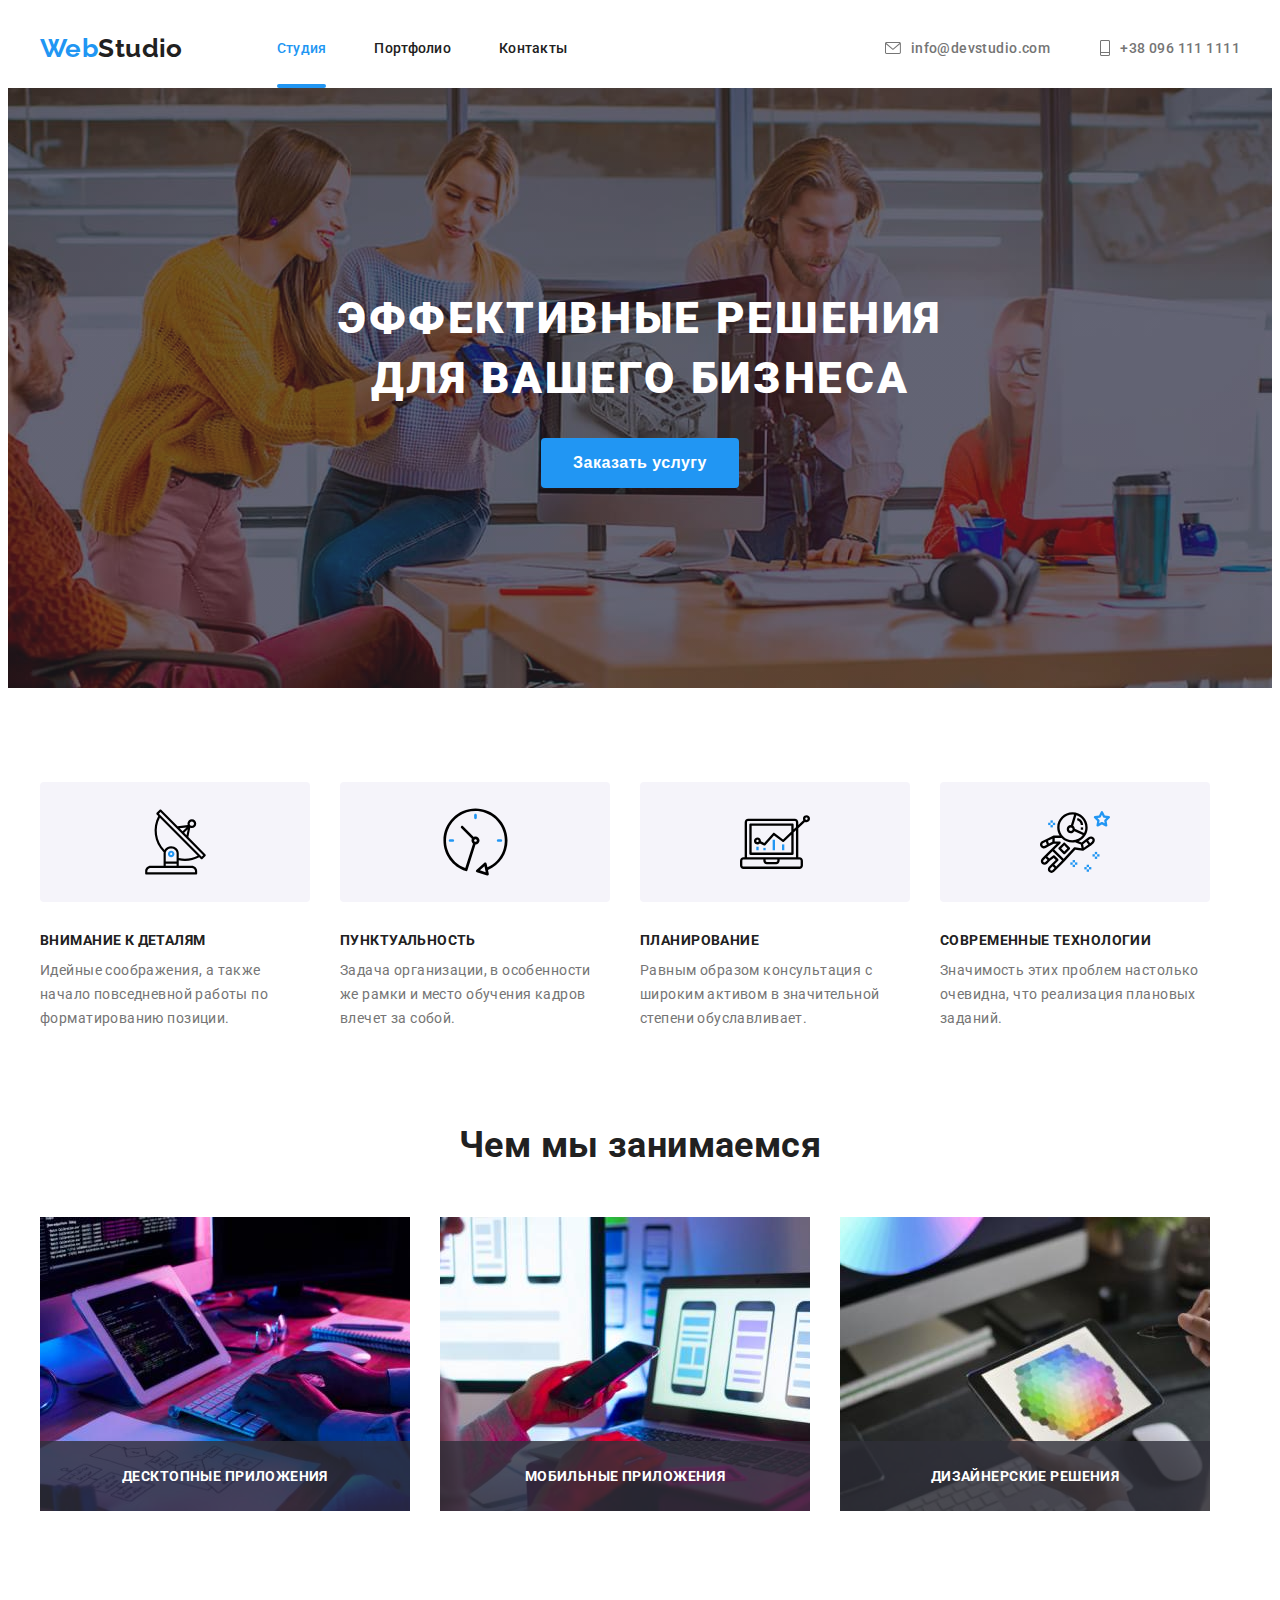
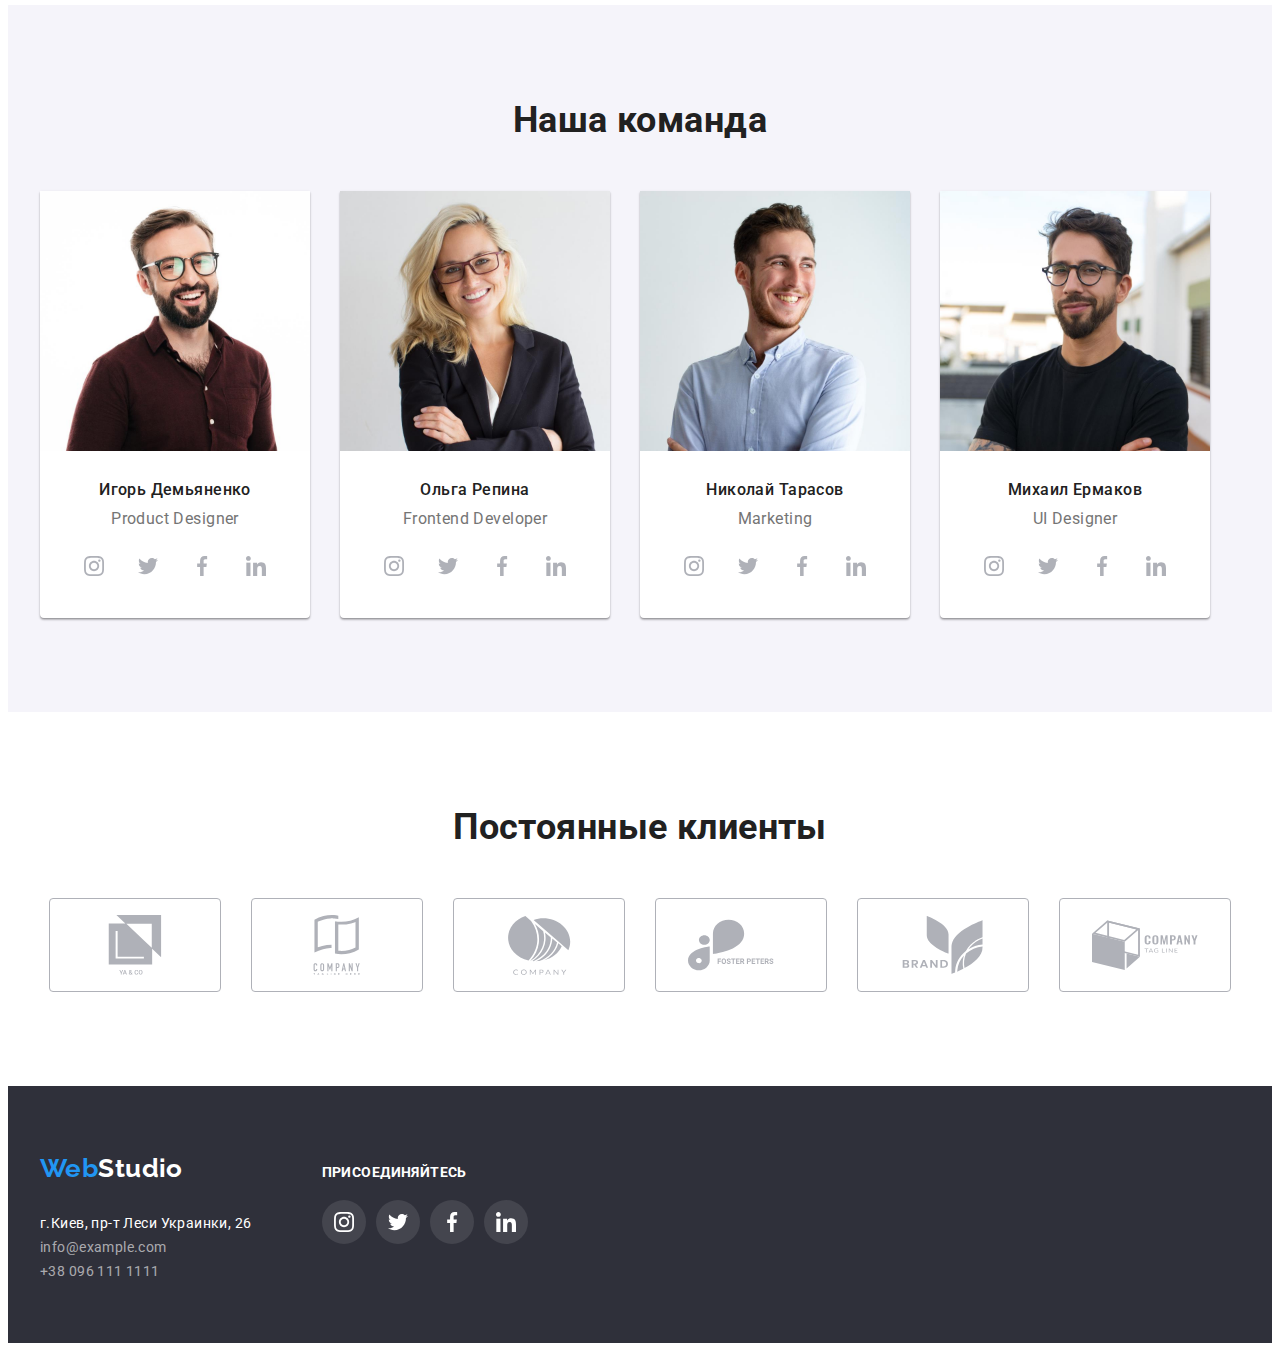
==== index.html @ 5104cfa4 "Initial commit" ====
<!DOCTYPE html>
<html lang="ru">
<head>
    <meta charset="UTF-8">
    <meta http-equiv="X-UA-Compatible" content="IE=edge">
    <meta name="viewport" content="width=device-width, initial-scale=1.0">
    <title>WebStudio</title>
    <link rel="preconnect" href="https://fonts.googleapis.com">
    <link rel="preconnect" href="https://fonts.gstatic.com" crossorigin>
    <link
        href="https://fonts.googleapis.com/css2?family=Raleway:ital,wght@0,700;1,700&family=Roboto:ital,wght@0,400;0,500;0,700;0,900;1,400;1,500;1,700;1,900&display=swap"
        rel="stylesheet">
    <link rel="stylesheet" href="https://cdnjs.cloudflare.com/ajax/libs/modern-normalize/1.1.0/modern-normalize.min.css"
        integrity="sha512-wpPYUAdjBVSE4KJnH1VR1HeZfpl1ub8YT/NKx4PuQ5NmX2tKuGu6U/JRp5y+Y8XG2tV+wKQpNHVUX03MfMFn9Q=="
        crossorigin="anonymous" referrerpolicy="no-referrer" /> 
    <link rel="stylesheet" href="./css/style.css">
</head>
<body>
    <header>
        <div class="header-navigation container">
        <nav class="navigation">
            <a href="./index.html" class="logo link"><span>Web</span>Studio</a>
            <ul class="site-nav list">
                <li><a href="./index.html" class="link  current">Студия</a></li>
                <li><a href="./portfolio.html" class="link">Портфолио</a></li>
                <li><a href="./index.html" class="link">Контакты</a></li>
            </ul>
        </nav>
        <ul class="contact-nav list">
            <li>
                <a href="mailto:info@devstudio.com" class="link">
                    <svg class="contact-icon" height="12" width="16">
                        <use href="./images/icons.svg#mail"></use>
                    </svg>
                    info@devstudio.com
                </a>
            </li>
                <li>
                    <a href="tel:+380961111111" class="link">
                        <svg class="contact-icon" height="16" width="10">
                            <use href="./images/icons.svg#phone"></use>
                        </svg>
                        +38 096 111 1111
                    </a>
                </li>
            </ul>
        </div>
    </header>
     <main>
         <section class="section section-order">
            <div class="container">
                <h1 class="section-title">Эффективные решения для вашего бизнеса</h1>
                <button type="button" class="button" data-modal-open="">Заказать услугу</button>
            </div>
        </section>
        <section class="section section-features">
            <div class="container">
                <h2 class="visually-hidden"> Почему именно мы</h2>
                <ul class="list">
                    <li class="item">
                        <div class="thumb">
                            <svg class="icon" width="65" height="70">
                                <use href="./images/icons.svg#antenna"></use>
                            </svg>
                        </div>
                        <h3 class="title">Внимание к деталям</h3>
                        <p class="description">Идейные соображения, а также начало повседневной работы по форматированию позиции.</p>
                    </li>
                    <li class="item">
                        <div class="thumb">
                            <svg class="icon" width="67" height="70">
                                <use href="./images/icons.svg#clock"></use>
                            </svg>
                        </div>
                        <h3 class="title">Пунктуальность</h3>
                        <p class="description">Задача организации, в особенности же рамки и место обучения кадров влечет за собой.</p>
                    </li>
                    <li class="item">
                        <div class="thumb">
                            <svg class="icon" width="70" height="70">
                                <use href="./images/icons.svg#diagram"></use>
                            </svg>
                        </div>
                        <h3 class="title">Планирование</h3>
                        <p class="description">Равным образом консультация с широким активом в значительной степени обуславливает.</p>
                    </li>
                    <li class="item">
                        <div class="thumb">
                            <svg class="icon" width="70" height="70">
                                <use href="./images/icons.svg#astronaut"></use>
                            </svg>
                        </div>
                        <h3 class="title">Современные технологии</h3>
                        <p class="description">Значимость этих проблем настолько очевидна, что реализация плановых заданий.</p>
                    </li>
                </ul>
            </div>
        </section>
        <section class="section about">
            <div class="container">
                <h2 class="title">Чем мы занимаемся</h2>
                <ul class="list">
                    <li class="item">
                        <div class="about-overlay">
                            <img src="./images/about/img-1.jpg" width="370" height="294" alt="Десктопные приложения" />
                                <p class="description">Десктопные приложения</p>
                        </div>
                    </li>
                    <li class="item">
                        <div class="about-overlay">
                            <img src="./images/about/img-2.jpg" width="370" height="294" alt="Мобильные приложения" />
                                <p class="description">Мобильные приложения</p>
                        </div>
                    </li>
                    <li class="item">
                        <div class="about-overlay">
                            <img src="./images/about/img-3.jpg" width="370" height="294" alt="Дизайнерские решения" />
                                <p class="description">Дизайнерские решения</p>
                        </div>
                    </li>
                </ul>
            </div>
        </section>
        <section class="section section team">
            <div class="container">
                <h2 class="title">Наша команда</h2>
                <ul class="list">
                    <li class="teammate">
                        <img src="./images/team/team-1.jpg" width="270" height="260" alt="Игорь Демьяненко" />
                        <div class="thumb">
                            <h3 class="title">Игорь Демьяненко</h3>
                            <p lang="en" class="description">Product Designer</p>
                            <ul class="social-links list">
                                <li class="item">
                                    <a class="social-link link" href="http://" target="_blank" rel="noopener noreferrer">
                                        <svg class="social-icon" height="20" width="20">
                                            <use href="./images/icons.svg#instagram"></use>
                                        </svg>
                                    </a>
                                </li>
                                <li class="item">
                                    <a class="social-link link" href="http://" target="_blank" rel="noopener noreferrer">
                                        <svg class="social-icon" height="20" width="20">
                                            <use href="./images/icons.svg#twitter"></use>
                                        </svg>
                                    </a>
                                </li>
                                <li class="item">
                                    <a class="social-link link" href="http://" target="_blank" rel="noopener noreferrer">
                                        <svg class="social-icon" height="20" width="20">
                                            <use href="./images/icons.svg#facebook"></use>
                                        </svg>
                                    </a>
                                </li>
                                <li class="item">
                                    <a class="social-link link" href="http://" target="_blank" rel="noopener noreferrer">
                                        <svg class="social-icon" height="20" width="20">
                                            <use href="./images/icons.svg#linkedin"></use>
                                        </svg>
                                    </a>
                                </li>
                            </ul>
                        </div>
                    </li>
                    <li class="teammate">
                        <img src="./images/team/team-2.jpg" width="270" height="260" alt="Ольга Репина" />
                        <div class="thumb">
                            <h3 class="title">Ольга Репина</h3>
                            <p lang="en" class="description">Frontend Developer</p>
                            <ul class="social-links list">
                                <li class="item">
                                    <a class="social-link link" href="http://" target="_blank" rel="noopener noreferrer">
                                        <svg class="social-icon" height="20" width="20">
                                            <use href="./images/icons.svg#instagram"></use>
                                        </svg>
                                    </a>
                                </li>
                                <li class="item">
                                    <a class="social-link link" href="http://" target="_blank" rel="noopener noreferrer">
                                        <svg class="social-icon" height="20" width="20">
                                            <use href="./images/icons.svg#twitter"></use>
                                        </svg>
                                    </a>
                                </li>
                                <li class="item">
                                    <a class="social-link link" href="http://" target="_blank" rel="noopener noreferrer">
                                        <svg class="social-icon" height="20" width="20">
                                            <use href="./images/icons.svg#facebook"></use>
                                        </svg>
                                    </a>
                                </li>
                                <li class="item">
                                    <a class="social-link link" href="http://" target="_blank" rel="noopener noreferrer">
                                        <svg class="social-icon" height="20" width="20">
                                            <use href="./images/icons.svg#linkedin"></use>
                                        </svg>
                                    </a>
                                </li>
                            </ul>
                        </div>
                    </li>
                    <li class="teammate">
                        <img src="./images/team/team-3.jpg" width="270" height="260" alt="Николай Тарасов" />
                        <div class="thumb">
                            <h3 class="title">Николай Тарасов</h3>
                            <p lang="en" class="description">Marketing</p>
                            <ul class="social-links list">
                                <li class="item">
                                    <a class="social-link link" href="http://" target="_blank" rel="noopener noreferrer">
                                        <svg class="social-icon" height="20" width="20">
                                            <use href="./images/icons.svg#instagram"></use>
                                        </svg>
                                    </a>
                                </li>
                                <li class="item">
                                    <a class="social-link link" href="http://" target="_blank" rel="noopener noreferrer">
                                        <svg class="social-icon" height="20" width="20">
                                            <use href="./images/icons.svg#twitter"></use>
                                        </svg>
                                    </a>
                                </li>
                                <li class="item">
                                    <a class="social-link link" href="http://" target="_blank" rel="noopener noreferrer">
                                        <svg class="social-icon" height="20" width="20">
                                            <use href="./images/icons.svg#facebook"></use>
                                        </svg>
                                    </a>
                                </li>
                                <li class="item">
                                    <a class="social-link link" href="http://" target="_blank" rel="noopener noreferrer">
                                        <svg class="social-icon" height="20" width="20">
                                            <use href="./images/icons.svg#linkedin"></use>
                                        </svg>
                                    </a>
                                </li>
                            </ul>
                        </div>
                    </li>
                    <li class="teammate">
                        <img src="./images/team/team-4.jpg" width="270" alt="Михаил Ермаков" />
                        <div class="thumb">
                            <h3 class="title">Михаил Ермаков</h3>
                            <p lang="en" class="description">UI Designer</p>
                            <ul class="social-links list">
                                <li class="item">
                                    <a class="social-link link" href="http://" target="_blank" rel="noopener noreferrer">
                                        <svg class="social-icon" height="20" width="20">
                                            <use href="./images/icons.svg#instagram"></use>
                                        </svg>
                                    </a>
                                </li>
                                <li class="item">
                                    <a class="social-link link" href="http://" target="_blank" rel="noopener noreferrer">
                                        <svg class="social-icon" height="20" width="20">
                                            <use href="./images/icons.svg#twitter"></use>
                                        </svg>
                                    </a>
                                </li>
                                <li class="item">
                                    <a class="social-link link" href="http://" target="_blank" rel="noopener noreferrer">
                                        <svg class="social-icon" height="20" width="20">
                                            <use href="./images/icons.svg#facebook"></use>
                                        </svg>
                                    </a>
                                </li>
                                <li class="item">
                                    <a class="social-link link" href="http://" target="_blank" rel="noopener noreferrer">
                                        <svg class="social-icon" height="20" width="20">
                                            <use href="./images/icons.svg#linkedin"></use>
                                        </svg>
                                    </a>
                                </li>
                            </ul>
                        </div>
                    </li>
                </ul>
            </div>
        </section>
        <section class="section-clients section">
            <div class="container">
                <h2 class="title">Постоянные клиенты</h2>
                <ul class="client-links list">
                    <li class="item">
                        <a class="client-link link" href="http://" target="_blank" rel="noopener noreferrer">
                            <svg class="client-icon" height="60" width="106">
                                <use href="./images/icons.svg#Union"></use>
                            </svg>
                        </a>
                    </li>
                    <li class="item">
                        <a class="client-link link" href="http://" target="_blank" rel="noopener noreferrer">
                            <svg class="client-icon" height="60" width="106">
                                <use href="./images/icons.svg#group"></use>
                            </svg>
                        </a>
                    </li>
                    <li class="item">
                        <a class="client-link link" href="http://" target="_blank" rel="noopener noreferrer">
                            <svg class="client-icon" height="60" width="106">
                                <use href="./images/icons.svg#Object"></use>
                            </svg>
                        </a>
                    </li>
                    <li class="item">
                        <a class="client-link link" href="http://" target="_blank" rel="noopener noreferrer">
                            <svg class="client-icon" height="60" width="106">
                                <use href="./images/icons.svg#group2"></use>
                            </svg>
                        </a>
                    </li>
                    <li class="item">
                        <a class="client-link link" href="http://" target="_blank" rel="noopener noreferrer">
                            <svg class="client-icon" height="60" width="106">
                                <use href="./images/icons.svg#brand"></use>
                            </svg>
                        </a>
                    </li>
                    <li class="item">
                        <a class="client-link link" href="http://" target="_blank" rel="noopener noreferrer">
                            <svg class="client-icon" height="60" width="106">
                                <use href="./images/icons.svg#company"></use>
                            </svg>
                        </a>
                    </li>
                </ul>
            </div>
        </section>
    </main>
    <footer class="page-footer">
        <div class="container">
            <div class="addresses">
                <a href="./index.html" class="logo link"><span>Web</span>Studio</a>
                <address>
                    <ul class="list">
                        <li><a href="https://goo.gl/maps/9CEq8eHZYr2QsSDd7" class="link address" target="_blank"
                                rel="noopener noreferrer">г.Киев, пр-т Леси Украинки, 26</a></li>
                        <li><a href="mailto:info@example.com" class="link">info@example.com</a></li>
                        <li><a href="tel:+380991111111" class="link">+38 096 111 1111</a></li>
                    </ul>
                </address>
        </div>
            <div class="join">
                <h2 class="title">Присоединяйтесь</h2>
                <ul class="social-links list">
                    <li class="item">
                        <a class="social-link link" href="http://" target="_blank" rel="noopener noreferrer">
                            <svg class="social-icon" height="20" width="20">
                                <use href="./images/icons.svg#instagram"></use>
                            </svg>
                        </a>
                    </li>
                    <li class="item">
                        <a class="social-link link" href="http://" target="_blank" rel="noopener noreferrer">
                            <svg class="social-icon" height="20" width="20">
                                <use href="./images/icons.svg#twitter"></use>
                            </svg>
                        </a>
                    </li>
                    <li class="item">
                        <a class="social-link link" href="http://" target="_blank" rel="noopener noreferrer">
                            <svg class="social-icon" height="20" width="20">
                                <use href="./images/icons.svg#facebook"></use>
                            </svg>
                        </a>
                    </li>
                    <li class="item">
                        <a class="social-link link" href="http://" target="_blank" rel="noopener noreferrer">
                            <svg class="social-icon" height="20" width="20">
                                <use href="./images/icons.svg#linkedin"></use>
                            </svg>
                        </a>
                    </li>
                </ul>
            </div>
        </div>
    </footer>
        <div class="backdrop is-hidden" data-modal="">
            <div class="modal">
                <button class="modal-close-btn" type="button" data-modal-close="">
                    <svg width="11" height="11">
                        <use href="./images/icons.svg#close"></use>
                    </svg>
                </button>
            </div>
        </div>
    <script src="./js/modal.js"></script>
</body>
</html>
---- css/style.css ----
:root{
    --text-color: #212121;
    --accent: #2196F3;
    --primary-grey: #757575;
    --primary-white: #ffffff;
    --hero-color: #2F303A;
    --icons-color: #AFB1B8;

    --animation: 250ms cubic-bezier(0.4, 0, 0.2, 1);
}

body{
    background-color: var(--primary-white);
    font-family: 'Roboto', sans-serif;
    color: var(--text-color);
    font-size: 14px;
    letter-spacing: .03em;
}  

h1, 
h2, 
h3, 
h4,
ul,
li, 
p{
    margin: 0;
    padding: 0;
}

a{
    text-decoration: none;
}

img{
    display: block;
    max-width: 100%;
    height: auto;
}

.list{
    list-style: none;
    margin: 0;
}

.link{
    text-decoration: none;
}
.container{
    margin: 0 auto;
    width: 1200px;
    padding: 0 15px;
}
.section{
    padding: 94px 0px;
}

.section .title{
    font-size: 36px;
    line-height: calc(42.19/36);
    text-align: center;
}

/* Navigations */

.header-navigation{
    display: flex;
    align-items: center;
}

.navigation{
    display: flex;
    align-items: center;
    margin-right: auto;
}

.site-nav .link{
    color: var(--text-color);
    font-weight: 500;
    line-height: calc(16/14);
    letter-spacing: .02em;

    transition: color var(--animation);
}

.site-nav.list{
    display: flex;
    justify-content: center;
}

.logo.link{
    margin-right: 94px;
}

.contact-nav{
    display: flex;
    align-items: center;
}

.site-nav li:not(:last-child){
    margin-right: 48px;
}

.contact-nav li:not(:last-child){
    margin-right: 50px;
}

.site-nav li{
    padding: 32px 0;
}

.site-nav .current,
.logo span,
.site-nav .link:hover,
.site-nav .link:focus,
.contact-nav .link:hover,
.contact-nav .link:focus{
    color: var(--accent);
}

.site-nav .current{
    position: relative;
}

.site-nav .current::after{
    content: "";
    position: absolute;
    bottom: 0;
    left: 0;

    transform: translateY(32px);
    display: inline-block;
    width: 100%;
    height: 4px;
    border-radius: 2px;
    background-color: var(--accent);
}

.contact-nav .link{
    color: var(--primary-grey);
    font-weight: 500;
    display: flex;
    align-items: center;

    transition: color var(--animation);
}

.contact-nav .contact-icon{
    margin-right: 10px;
    fill: currentColor;
}

.logo{
    font-family: 'Raleway', sans-serif;
    font-weight: 700;
    font-size: 26px;
    line-height: calc(31/26);
    color: var(--text-color);
}

.section-order{
    background-color: var(--hero-color);
    background-image: linear-gradient(
        to right, 
        rgba(47, 48, 58, 0.4), 
        rgba(47, 48, 58, 0.4)
        ), 
        url('../images/hero.jpg');

    max-width: 1600px;
    margin: 0 auto;

    background-repeat: no-repeat;
    background-size: cover;
    background-position: center;

    padding: 200px 0;
}

.section-order .section-title{
    text-transform: uppercase;
    font-weight: 900;
    font-size: 44px;
    line-height: calc(60/44);
    letter-spacing: .06em;

    width: 696px;

    text-align: center;

    margin: 0 auto;
    margin-bottom: 30px;

    color: var(--primary-white);
}

.section-order .container{
    text-align: center;
}

.section-order .button{
    font-weight: 700;
    font-size: 16px;
    line-height: calc(30/16);
    letter-spacing: .03em;
    text-align: center;

    border-radius: 4px;
    border: 0;

    padding: 10px 32px;

    background-color: var(--accent);
    color: var(--primary-white);

    cursor: pointer;
}

.section-order .button:hover,
.section-order .button:focus{
    box-shadow: 0px 2px 2px rgba(0, 0, 0, 0.2),
                0px 1px 1px rgba(0, 0, 0, 0.14),
                0px 1px 3px rgba(0, 0, 0, 0.12);
}

.section-features .title{
    font-size: 14px;
    text-align: left;
    text-transform: uppercase;
    line-height: calc(16.41/14);
    margin-bottom: 10px;
}

.section-features .thumb{
    width: 270px;
    height: 120px;
    background-color: #F5F4FA;
    border-radius: 4px;
    display: flex;
    justify-content: center;
    align-items: center;
    margin-bottom: 30px;
}

.section-features .description{
    line-height: calc(24/14);
    color: var(--primary-grey);
}

.section-features .item:not(:last-child){
    margin-right: 30px;
}

.section-features .list{
    display: flex;
}

.section-features .item{
    width: 270px;
}

.section.about{
    padding-top: 0;
}

.section.about>.container>.title{
    margin-bottom: 50px;
}

.section.about .list{
    display: flex;
}

.section.about .item:not(:last-child){
    margin-right: 30px;
}

.about-overlay{
    position: relative;
}

.about .description{
    position: absolute;
    bottom: 0;
    left: 0;

    width: 100%;

    padding-top: 27px;
    padding-bottom: 27px;

    background-color: rgba(47, 48, 58, 0.8);
    color: var(--primary-white);

    text-transform: uppercase;
    font-weight: 700;
    text-align: center;
}

.section.team{
    background-color: #F5F4FA;
}

.section .teammate{
    background-color: #ffffff;
    width: 270px;
    border-radius: 0 0 4px 4px;
    box-shadow: 0px 2px 2px rgba(0, 0, 0, 0.2),
                0px 1px 1px rgba(0, 0, 0, 0.14),
                0px 1px 3px rgba(0, 0, 0, 0.12);
}

.section.team .list{
    display: flex;
}
.section.team h2{
    margin-bottom: 50px;
}

.section.team .teammate:not(:last-child){
    margin-right: 30px;
}

.teammate .title{
    font-weight: 500;
    font-size: 16px;
    line-height: calc(18.75/16);
    text-align: center;
    margin-bottom: 10px;
}

.teammate .description{
    font-size: 16px;
    line-height: calc(18.75/16);
    text-align: center;
    color: var(--primary-grey);
    margin-bottom: 16px;
}

.teammate .thumb{
    padding-top: 30px;
    padding-bottom: 30px;
}

.social-links{
    display: flex;
    justify-content: center;
}

.social-links .item:not(:last-child){
    margin-right: 10px;
}

.social-link{
    display: flex;
    align-items: center;
    justify-content: center;
    width: 44px;
    height: 44px;
    background-color: var(--primary-white);
    color: var(--icons-color);
    border-radius: 50%;

    transition: background-color var(--animation),
                color var(--animation);
}

.social-link:hover,
.social-link:focus{
    background-color: var(--accent);
    color: var(--primary-white);
}

.social-icon,
.client-icon{
    fill: currentColor;
}

.section-clients .title{
    margin-bottom: 50px;
}

.client-links{
    display: flex;
    justify-content: center;
}

.client-links .item:not(:last-child){
    margin-right: 30px;
}

.client-link{
    display: flex;
    align-items: center;
    justify-content: center;
    width: 170px;
    height: 92px;
    color: var(--icons-color);
    border: 1px solid var(--icons-color);
    border-radius: 4px;

    transition: color var(--animation), border-color var(--animation);
}

.client-link:hover,
.client-link:focus{
    color: var(--accent);
    border-color: var(--accent);
}

.page-footer .logo.link{
    margin-right: 0;
}

.page-footer{
    background-color: #2F303A;
    padding-top: 60px;
    padding-bottom: 60px;
}

.page-footer .container{
    display: flex;
    align-items: baseline;
}

.addresses{
    margin-right: 70px;
}

.join .title{
    text-transform: uppercase;
    font-size: 14px;
    color: var(--primary-white);
}


.page-footer .link{
    line-height: calc(24/14);
    color: rgba(255, 255, 255, .6);
    font-style: normal;
    text-decoration: none;

    transition: color var(--animation);
}

.page-footer .social-link{
    background-color: rgba(255, 255, 255, 0.1);
    color: var(--primary-white);

    transition: background-color var(--animation);
}

.page-footer .social-link:hover,
.page-footer .social-link:focus{
    background-color: var(--accent);
}

.page-footer .logo,
.page-footer .title{
    display: block;
    margin-bottom: 20px;
}

.page-footer .logo,
.page-footer .link.address{
    color: var(--primary-white);
}

.page-footer [href^="mailto"]:hover,
.page-footer  [href^="mailto"]:focus,
.page-footer [href^="tel"]:hover,
.page-footer  [href^="tel"]:focus{
    color: var(--accent);
}

.backdrop{
    position: fixed;
    top: 0;
    right: 0;
    width: 100%;
    height: 100%;

    opacity: 1;
    visibility: visible;
    pointer-events: initial;

    background-color: rgba(0, 0, 0, 0.2);

    transition: opacity var(--animation),
                visibility var(--animation);
}

.modal{
    position: absolute;
    top: 50%;
    left: 50%;

    min-width: 528px;
    min-height: 581px;

    transform: translate(-50%, -50%);

    background-color: var(--primary-white);
    border-radius: 4px;

    box-shadow: 0px 2px 1px rgba(0, 0, 0, 0.2),
                0px 1px 1px rgba(0, 0, 0, 0.14),
                0px 1px 3px rgba(0, 0, 0, 0.12);
}

.modal-close-btn{
    position: absolute;
    top: 8px;
    right: 8px;

    background-color: var(--primary-white);
    width: 30px;
    height: 30px;
    border-radius: 50%;
    border: 1px solid rgba(0, 0, 0, 0.1);

    display: flex;
    align-items: center;
    justify-content: center;

    cursor: pointer;
}

.backdrop.is-hidden{
    opacity: 0;
    visibility: hidden;
    pointer-events: none;
}

.section-works{
    border-top: 1px solid #ececec;
}

.section-works .button{
    background-color: #F5F4FA;
    font-family: inherit;
    border-radius: 4px;
    font-weight: 500;
    font-size: 16px;
    line-height: calc(26/16);
    text-align: center;
    border: none;
    padding: 6px 22px;
    cursor: pointer;

    transition: color var(--animation),
                background-color var(--animation),
                box-shadow var(--animation);
}

.btn-list{
    display: flex;
    align-items: center;
    text-align: center;
    margin-bottom: 50px;
    justify-content: center;
}
.btn-item:not(:last-child){
    margin-right: 8px;
}

.section-works .active,
.section-works .button:hover,
.section-works .button:focus{
    color: var(--primary-white);
    background-color: var(--accent);
    box-shadow: 0px 2px 2px rgba(0, 0, 0, 0.12),
                0px 1px 2px rgba(0, 0, 0, 0.08),
                0px 3px 1px rgba(0, 0, 0, 0.1);
}

.list.works{
    display: flex;
    flex-wrap: wrap;
}

.works .title{
    font-size: 18px;
    text-align: left;
    line-height: calc(36/18);
    letter-spacing: .06em;
    color: var(--text-color);
}
.works .description{
    font-size: 16px;
    line-height: calc(30/16);
    color: var(--primary-grey);
}
.works .item{
    background-color: var(--primary-white);
    border: 1px solid #eeeeee;
    width: 370px;

    transition: box-shadow var(--animation);
    display: inline-block;
}

.overlay{
    display: flex;
    align-items: center;
    justify-content: center;

    position: relative;
    overflow: hidden;
}

.work-description{
    color: var(--primary-white);
    font-weight: 400;
    font-size: 18px;
    line-height: calc(28/18);


    background-color: rgba(33, 150, 243, 0.9);
    padding: 63px 24px;

    width: 100%;
    position: absolute;
    top: 0;
    left: 0;
    
    transform: translateY(100%);

    transition: transform var(--animation);
}

.works a{
    display: inline-block;

    transition: box-shadow var(--animation);
}

.works a:hover .work-description,
.works a:focus .work-description{
    transform: translateY(0);
}

.works a:hover,
.works a:focus{
        box-shadow: 1px 4px 6px rgba(0, 0, 0, 0.16),
                0px 4px 4px rgba(0, 0, 0, 0.06),
                0px 1px 1px rgba(0, 0, 0, 0.12);
}

.works .item:not(:nth-child(3n)){
    margin-right: 30px;
}

.works .item:not(:nth-last-child(-n + 3)){          
    margin-bottom: 30px;
}

.works .item .title{
    margin-bottom: 4px;
}

.works .thumb{
    padding-top: 20px;
    padding-left: 20px;
    padding-bottom: 20px;
}

.visually-hidden {
  position: absolute;
  width: 1px;
  height: 1px;
  margin: -1px;
  border: 0;
  padding: 0;
  
  white-space: nowrap;
  clip-path: inset(100%);
  clip: rect(0 0 0 0);
  overflow: hidden;
}
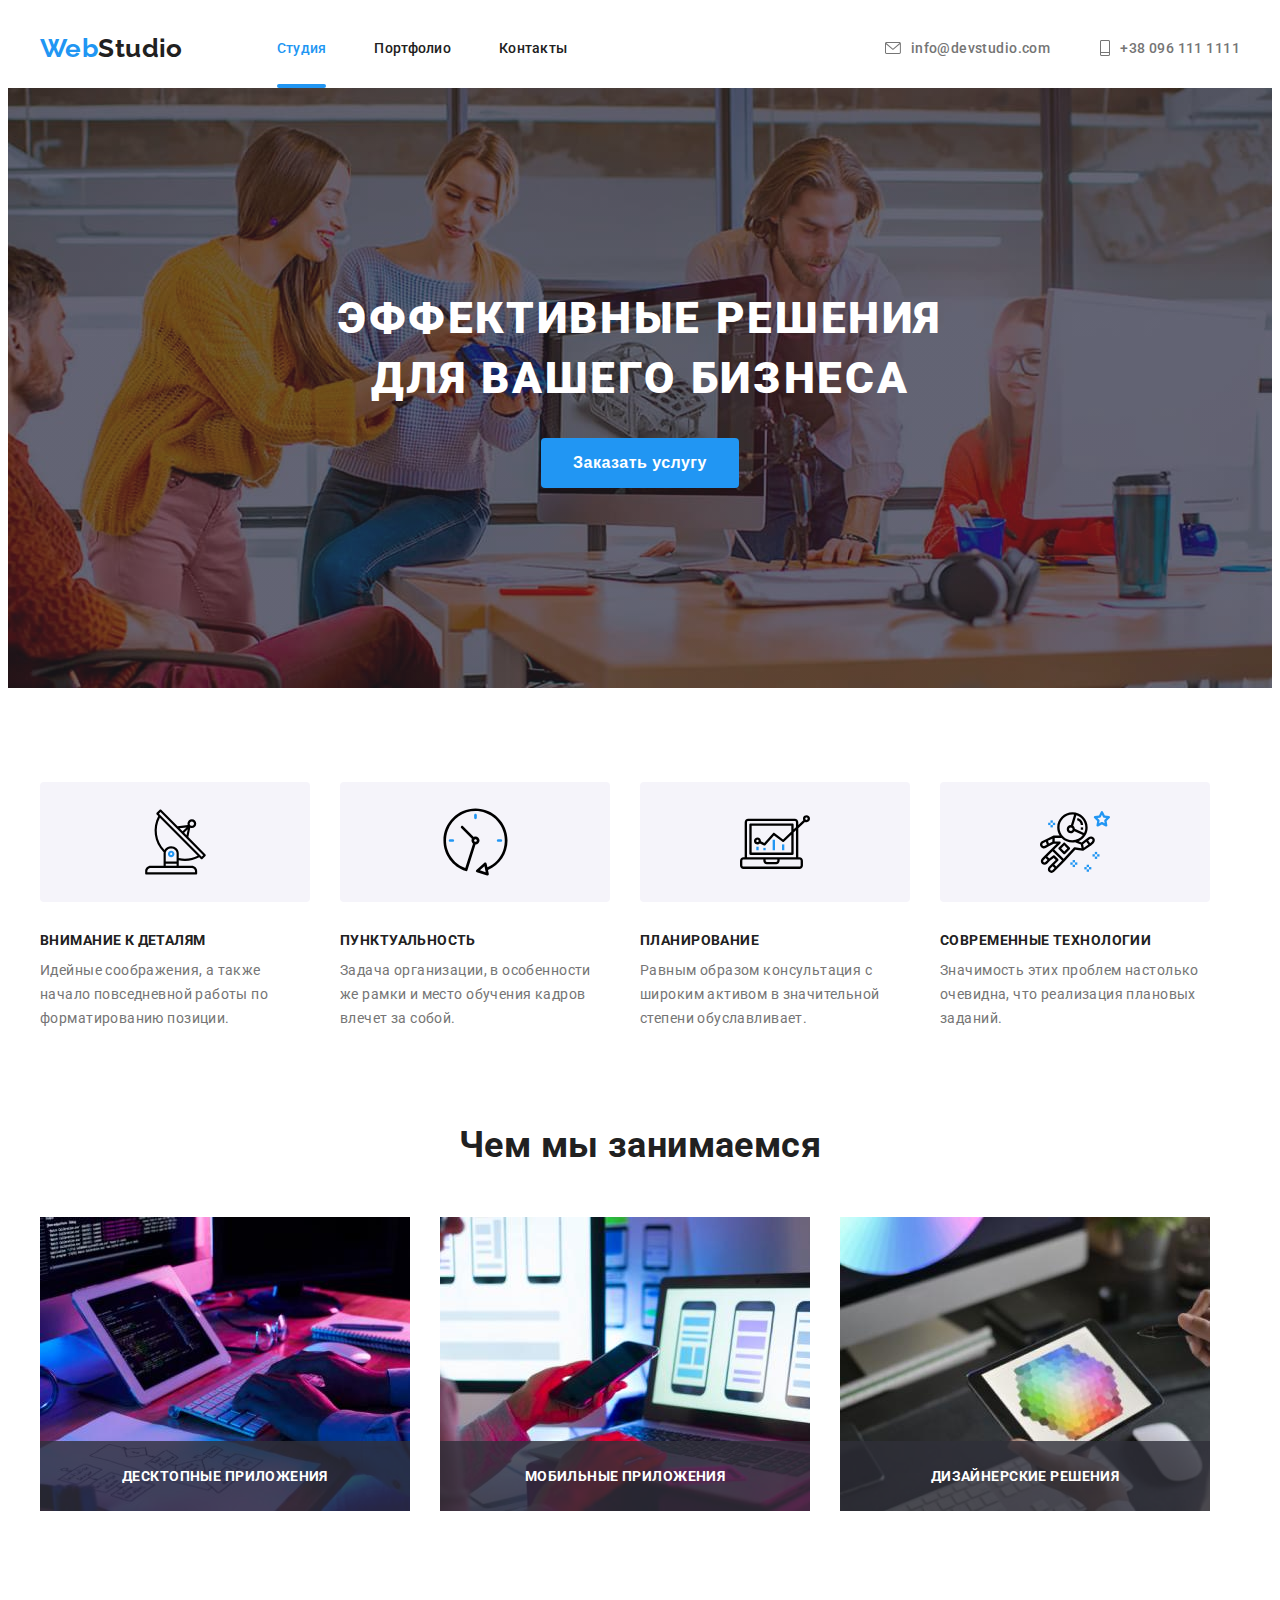
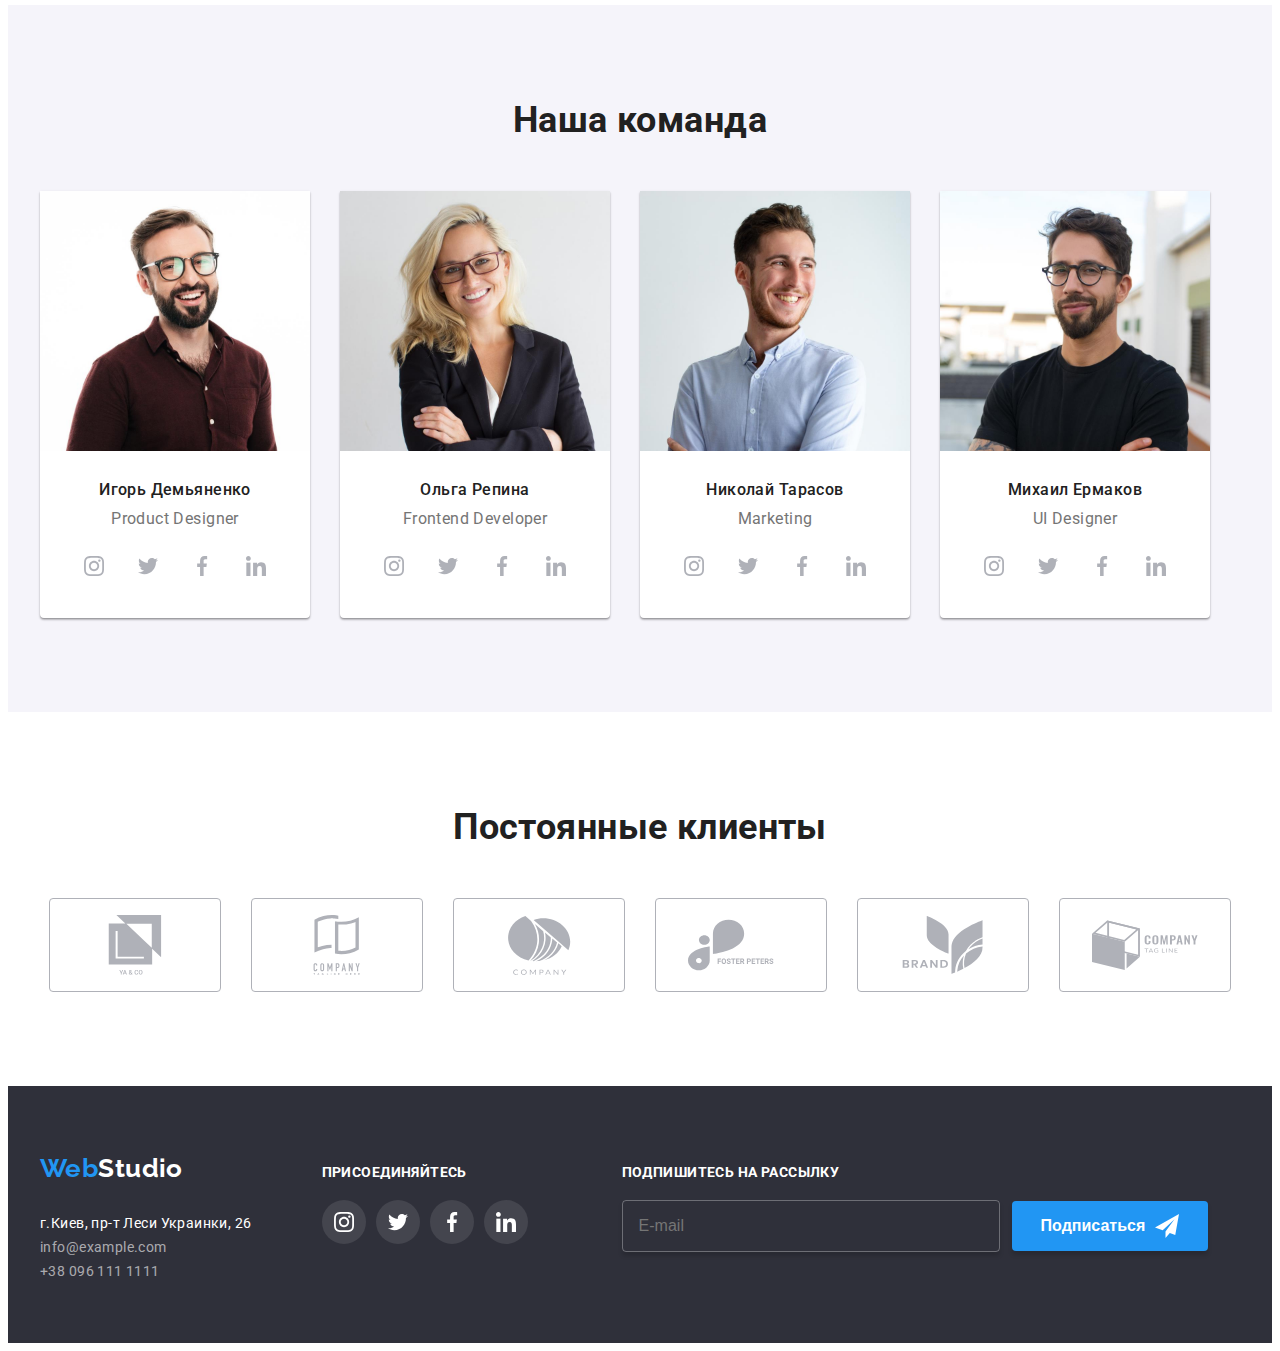
==== commit 89ff11f1: "first commit" ====
--- a/index.html
+++ b/index.html
@@ -338,7 +338,7 @@
                         <li><a href="tel:+380991111111" class="link">+38 096 111 1111</a></li>
                     </ul>
                 </address>
-        </div>
+            </div>
             <div class="join">
                 <h2 class="title">Присоединяйтесь</h2>
                 <ul class="social-links list">
@@ -371,6 +371,18 @@
                         </a>
                     </li>
                 </ul>
+            </div>
+            <div class="subscribe">
+                <h2 class="title">Подпишитесь на рассылку</h2>
+                <div class="form-subscribe">
+                    <input class="subscribe-email" type="email" name="email" id="" placeholder="E-mail">
+                    <button type="submit" class="button">
+                        <span class="btn-title">Подписаться</span>
+                        <svg class="icon-send" width="24" height="24">
+                            <use href="./images/icons.svg#send"></use>
+                        </svg>
+                    </button>
+                </div>
             </div>
         </div>
     </footer>
@@ -381,6 +393,48 @@
                         <use href="./images/icons.svg#close"></use>
                     </svg>
                 </button>
+                <div class="form-container">
+                    <h2>Оставьте свои данные, мы вам перезвоним</h2>
+                    <div role="group" class="form-modal">
+                        <label class="form-label" for="user-name">Имя</label>
+                        <div class="thumb-modal">
+                            <input class="form-input" type="text" name="user-name" id="user-name">
+                            <svg class="icon-modal" width="12" height="12">
+                                <use href="./images/icons.svg#user"></use>
+                            </svg>                        
+                        </div>
+                        <label class="form-label" for="user-phone">Телефон</label>
+                        <div class="thumb-modal">
+                            <input class="form-input" type="phone" name="user-phone" id="user-phone">
+                            <svg class="icon-modal" width="13" height="13">
+                                <use href="./images/icons.svg#user-phone"></use>
+                            </svg>
+                        </div>
+                        <label class="form-label" for="user-email">Почта</label>
+                        <div class="thumb-modal">
+                            <input class="form-input" type="email" name="user-email" id="user-email">
+                            <svg class="icon-modal" width="15" height="12">
+                                <use href="./images/icons.svg#user-email"></use>
+                            </svg>
+                        </div>
+                        <label class="form-label" for="user-comment">Комментарий</label>
+                        <textarea name="user-comment" placeholder="Введите текст" id="user-comment"></textarea>
+                        <div class="form-checkbox">
+                            <input class="form-checkbox-input visually-hidden" type="checkbox" name="user-agreement" id="user-agreement">
+                            <span class="custom-checkbox">
+                                <svg class="icon-check" width="15" height="16">
+                                    <use href="./images/icons.svg#icon-checked"></use>
+                                </svg>
+                            </span>
+                            <span class="user-agreement">
+                                <label for="user-agreement">Соглашаюсь с рассылкой и принимаю <a href="http://" target="_blank"
+                                    rel="noopener noreferrer">Условия договора</a></label>
+                            </span>
+                            
+                        </div>
+                    </div>
+                    <button class="btn-send" type="submit">Отправить</button>
+                </div>
             </div>
         </div>
     <script src="./js/modal.js"></script>
--- a/css/style.css
+++ b/css/style.css
@@ -433,6 +433,69 @@
     color: var(--primary-white);
 }
 
+.subscribe{
+    margin-left: 94px;
+}
+
+.subscribe .title{
+    font-size: 14px;
+    font-weight: 700;
+    line-height: calc(16/14);
+    text-transform: uppercase;
+    color: var(--primary-white);
+}
+
+.form-subscribe{
+    display: flex;
+    align-items: center;
+    justify-content: center;
+}
+
+.form-subscribe .subscribe-email{
+    min-width: 358px;
+
+    padding-top: 15px;
+    padding-bottom: 15px;
+    padding-left: 16px;
+
+    color: rgba(255, 255, 255, 0.6);
+    font-size: 16px;
+    line-height: calc(20/16);
+
+    border: 1px solid rgba(255, 255, 255, 0.3);
+    border-radius: 4px;
+
+    background-color: inherit;
+
+    box-shadow: 0px 4px 4px rgba(0, 0, 0, 0.15);
+}
+
+.form-subscribe .button{
+    margin-left: 12px;
+    padding: 10px 29px;
+
+    background-color: var(--accent);
+
+    font-size: 16px;
+    font-weight: 700;
+    line-height: calc(30/16);
+    color: var(--primary-white);
+
+    border-radius: 4px;
+    border: 0;
+    box-shadow: 0px 4px 4px rgba(0, 0, 0, 0.15);
+
+    display: inline-flex;
+    align-items: center;
+    justify-content: center;
+
+    cursor: pointer;
+}
+
+.form-subscribe .icon-send{
+    margin-left: 10px;
+    fill: currentColor;
+}
 
 .page-footer .link{
     line-height: calc(24/14);
@@ -522,6 +585,170 @@
     display: flex;
     align-items: center;
     justify-content: center;
+
+    cursor: pointer;
+
+    transition: fill var(--animation);
+}
+
+.modal-close-btn:hover,
+.modal-close-btn:focus{
+    fill: var(--accent);
+}
+
+.form-container{
+    padding: 40px;
+    margin: 0 auto;
+    text-align: center;
+}
+
+.form-container .title{
+    font-size: 20px;
+    font-weight: 700;
+    line-height: calc(23.44/20);
+}
+
+.form-modal{
+    display: flex;
+    flex-direction: column;
+}
+
+.form-modal .form-label{
+    margin-top: 10px;
+    margin-bottom: 4px;
+
+    font-size: 12px;
+    line-height: calc(14/12);
+    letter-spacing: .01em;
+}
+
+.form-modal {
+    text-align: left;
+    color: var(--primary-grey);
+}
+
+.form-modal .form-input{
+    padding-left: 42px;
+    padding-top: 12px;
+    padding-bottom: 12px;
+
+    width: 100%;
+
+    border: 1px solid rgba(33, 33, 33, 0.2);
+    border-radius: 4px;
+
+    transition: border-color var(--animation);
+
+    cursor: pointer;
+}
+
+.form-modal textarea{
+    padding: 12px 16px;
+    resize: none;
+    min-height: 120px;
+
+    border: 1px solid rgba(33, 33, 33, 0.2);
+    border-radius: 4px;
+
+    transition: border-color var(--animation);
+
+    cursor: pointer;
+}
+.form-modal textarea::placeholder{
+    line-height: calc(16/14);
+    letter-spacing: .01em;
+    color: rgba(117, 117, 117, 0.5);
+}
+
+.form-modal input:hover,
+.form-modal input:focus,
+.form-modal textarea:hover,
+.form-modal textarea:focus{
+    border-color: var(--accent);
+    fill: var(--accent);
+}
+
+.form-modal .form-input:hover + .icon-modal,
+.form-modal .form-input:focus + .icon-modal{
+    fill: var(--accent);
+}
+
+.form-container .thumb-modal:hover,
+.form-modal input:focus .thumb-modal .icon-modal{
+    fill: var(--accent);
+}
+
+.form-container .icon-modal{
+    position: absolute;
+    top: 50%;
+    left: 14px;
+
+    transform: translateY(-50%);
+}
+
+.form-container .thumb-modal{
+    position: relative;
+}
+
+.form-modal .icon-modal{
+    fill: var(--text-color);
+
+    transition: fill var(--animation);
+}
+
+.form-modal .form-checkbox{
+    margin-top: 20px;
+    
+    display: flex;
+    align-items: center;
+    justify-content: center;
+    gap: 7px;
+}
+
+.form-checkbox .user-agreement{
+    line-height: calc(24/14);
+}
+
+.form-checkbox a{
+    color: var(--accent);
+    text-decoration: underline;
+}
+
+.form-checkbox-input:checked + .custom-checkbox{
+    color: var(--primary-white);
+}
+
+.form-checkbox .custom-checkbox{
+    display: inline-flex;
+    justify-content: center;
+    align-items: center;
+
+    background-color: var(--accent);
+    border-radius: 2px;
+    color: var(--accent);
+
+    transition: color var(--animation);
+}
+
+.form-checkbox .icon-check{
+    fill: currentColor;
+}
+
+.form-container .btn-send{
+    padding: 10px 55px;
+    color: var(--primary-white);
+    background-color: #188CE8;
+
+    font-size: 16px;
+    font-weight: 700;
+    line-height: calc(30/16);
+    letter-spacing: .06em;
+
+    box-shadow: 0px 4px 4px rgba(0, 0, 0, 0.15);
+    border-radius: 4px;
+    border: 0;
+
+    margin-top: 30px;
 
     cursor: pointer;
 }
